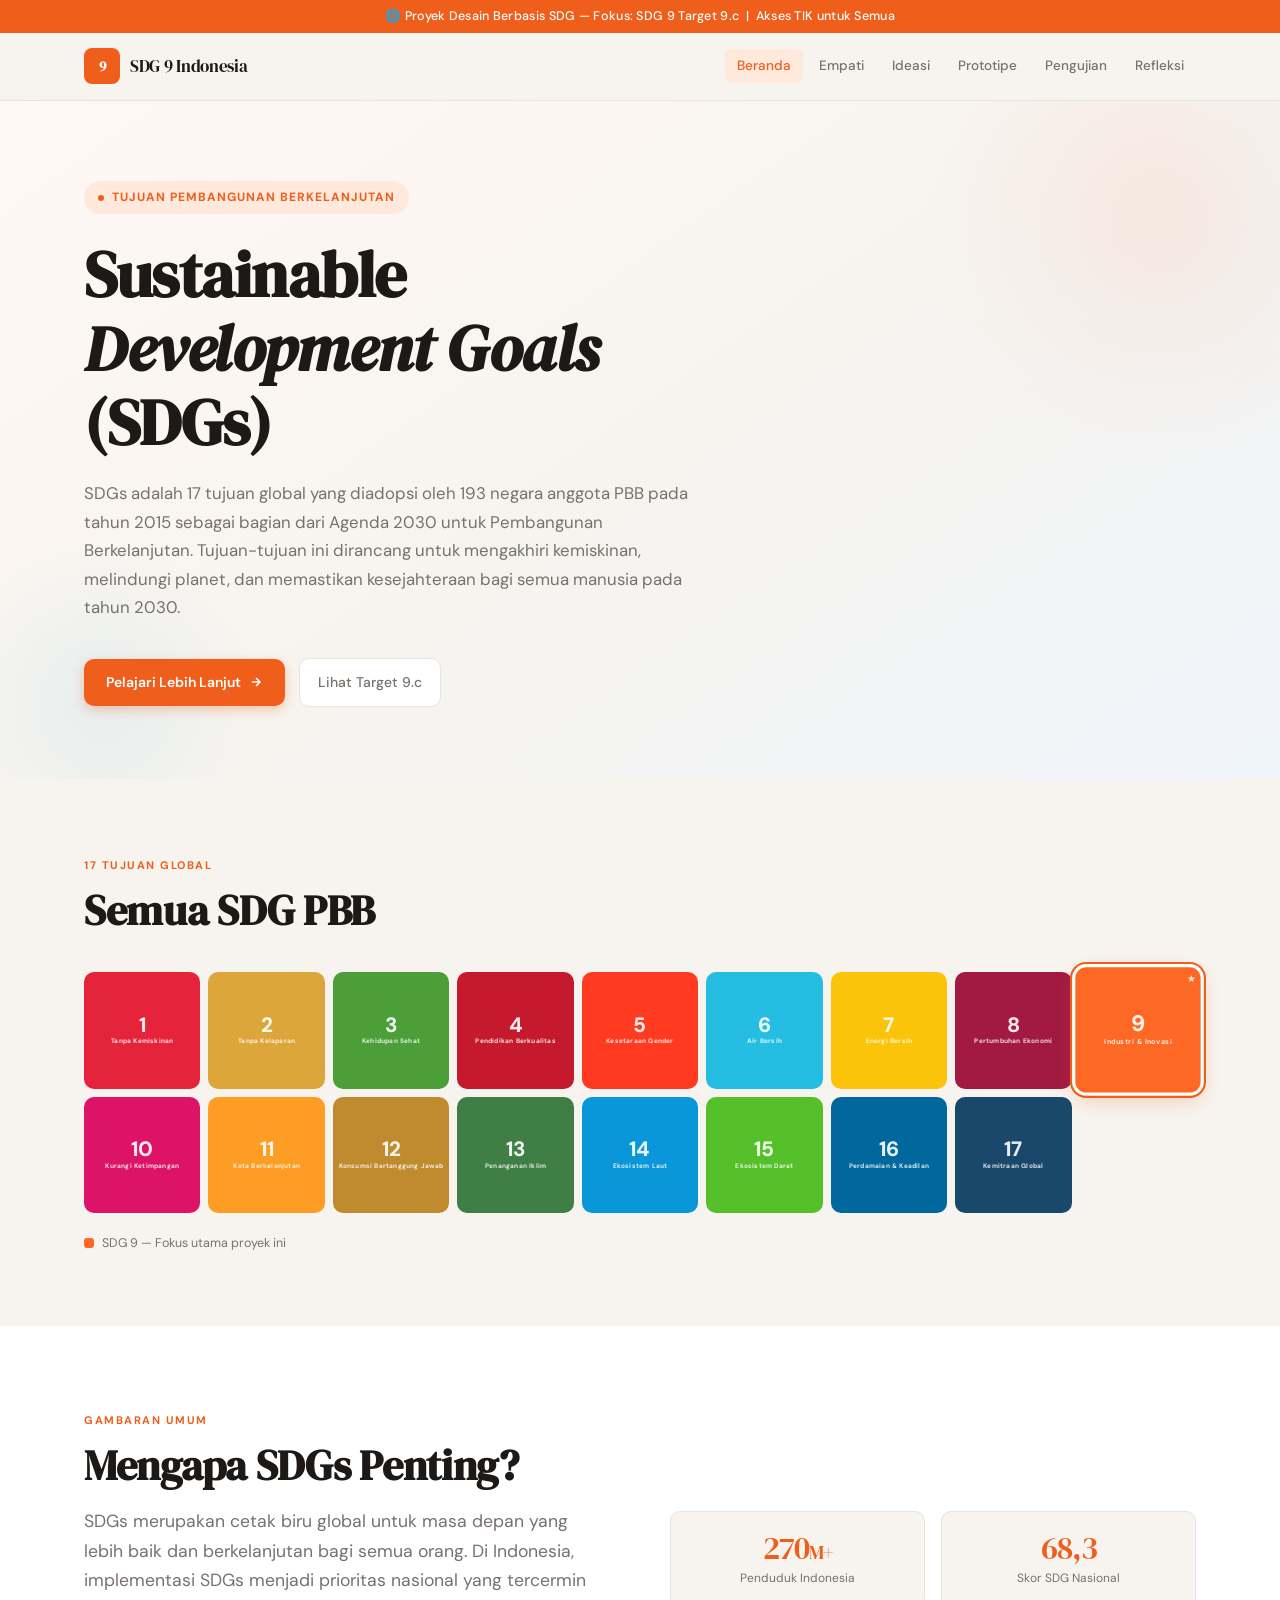
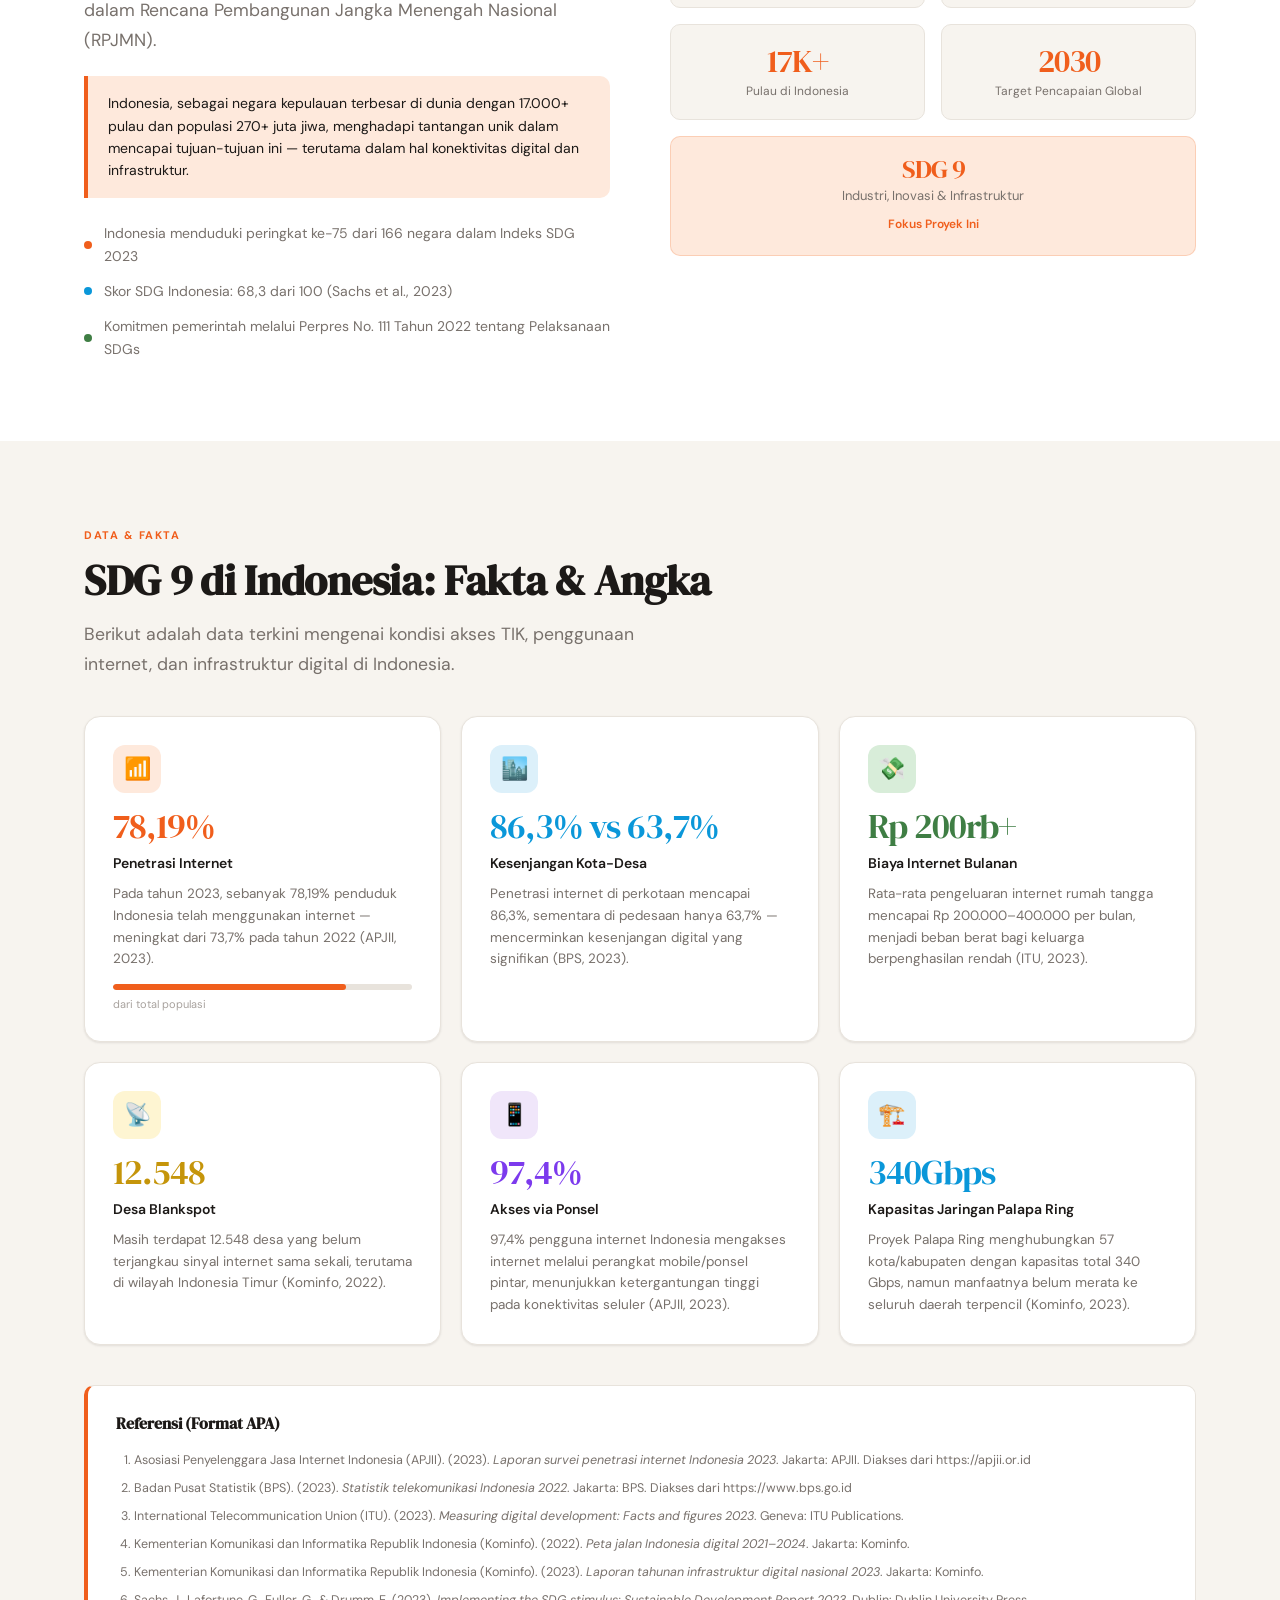
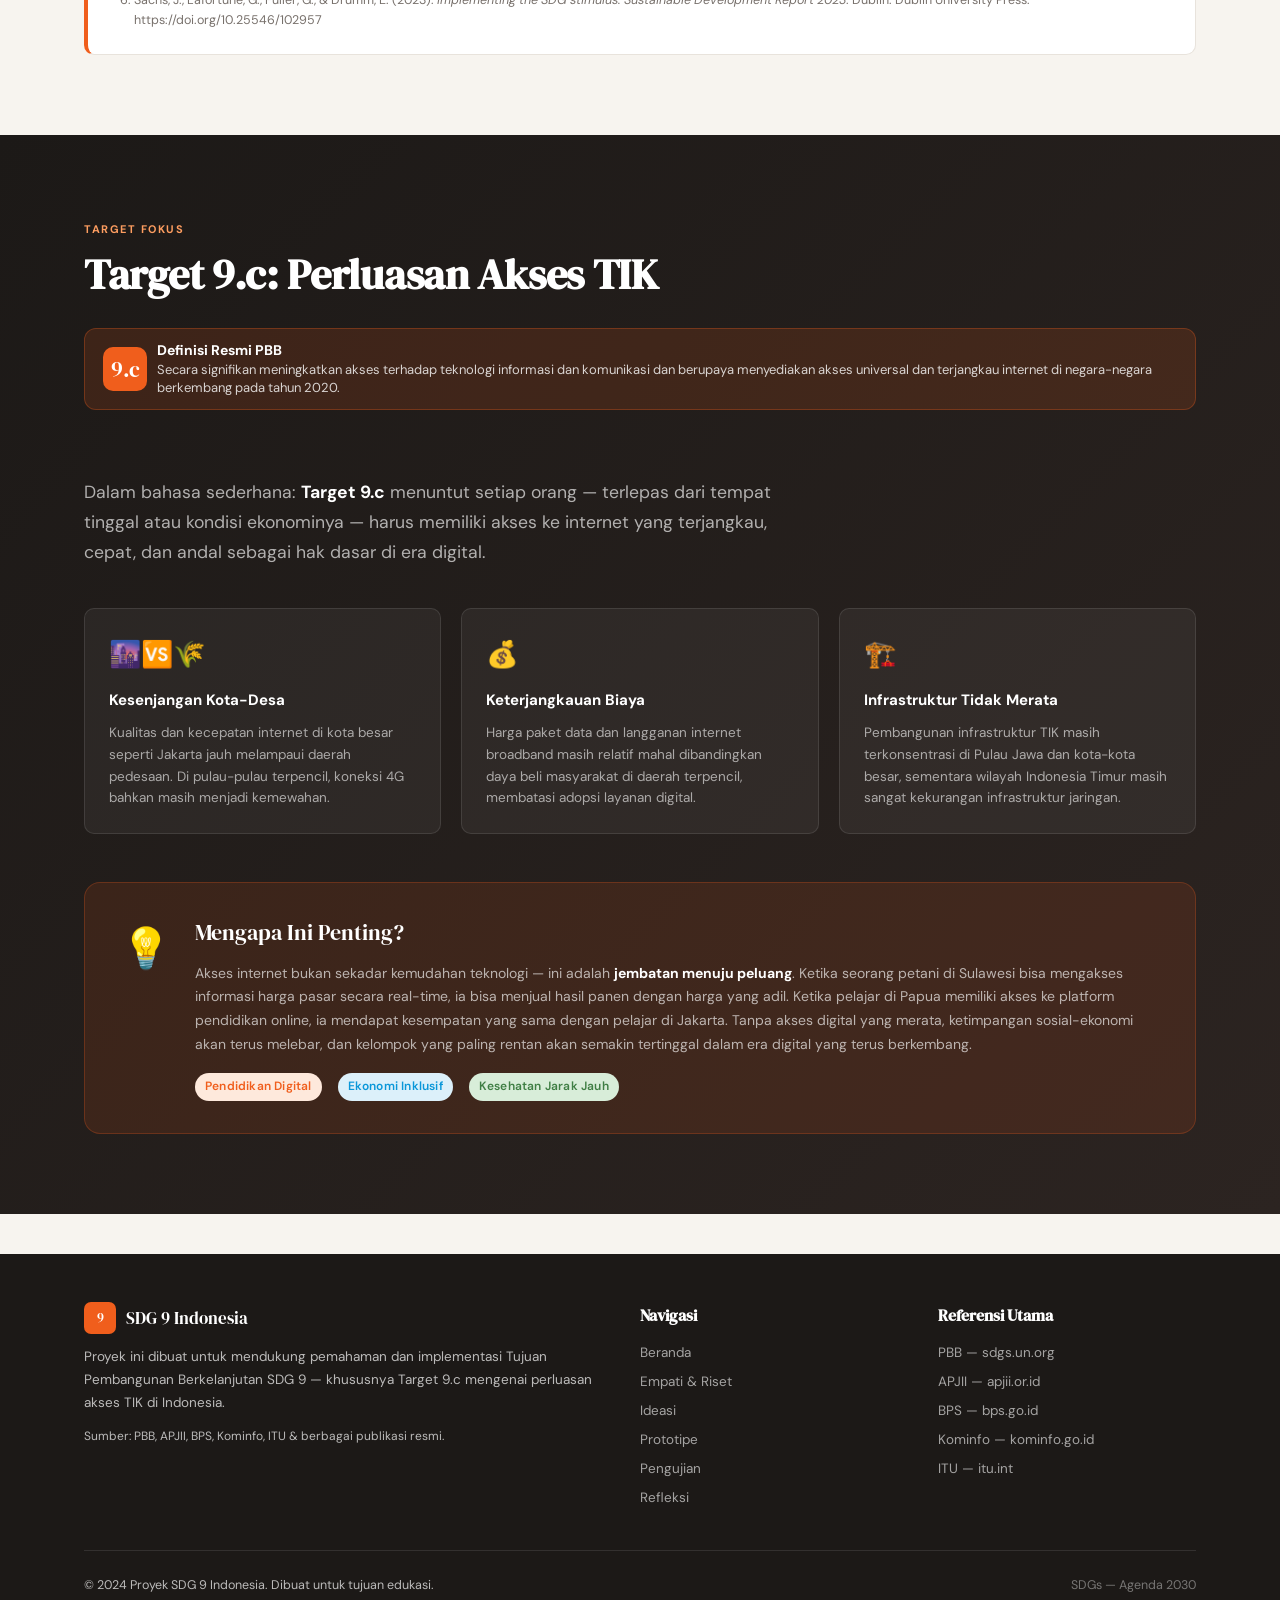
==== public/index.html @ 1f4a77fa "Add files via upload" ====
<!DOCTYPE html>
<html lang="id">
<head>
  <meta charset="UTF-8" />
  <meta name="viewport" content="width=device-width, initial-scale=1.0" />
  <title>SDG 9 — Industri, Inovasi & Infrastruktur</title>
  <meta name="description" content="Sustainable Development Goals SDG 9: Industri, Inovasi, dan Infrastruktur — Target 9.c: Perluasan Akses TIK di Indonesia" />
  <link rel="stylesheet" href="sdg.css" />
  <style>
    /* ---- Hero ---- */
    .hero {
      padding: 80px 0 72px;
      background: linear-gradient(145deg, #FFF8F4 0%, #F7F4EF 50%, #EFF4FA 100%);
      position: relative;
      overflow: hidden;
    }
    .hero::before {
      content: '';
      position: absolute;
      top: -120px; right: -120px;
      width: 480px; height: 480px;
      background: radial-gradient(circle, rgba(240,94,28,0.08) 0%, transparent 70%);
      pointer-events: none;
    }
    .hero::after {
      content: '';
      position: absolute;
      bottom: -80px; left: -60px;
      width: 320px; height: 320px;
      background: radial-gradient(circle, rgba(10,151,217,0.07) 0%, transparent 70%);
      pointer-events: none;
    }
    .hero-content { position: relative; z-index: 1; max-width: 780px; }
    .hero-badge {
      display: inline-flex;
      align-items: center;
      gap: 8px;
      background: var(--accent-soft);
      color: var(--accent);
      font-size: 12px;
      font-weight: 700;
      letter-spacing: 1px;
      text-transform: uppercase;
      padding: 7px 14px;
      border-radius: 20px;
      margin-bottom: 24px;
    }
    .hero-badge-dot {
      width: 6px; height: 6px;
      background: var(--accent);
      border-radius: 50%;
      animation: pulse 2s infinite;
    }
    @keyframes pulse {
      0%, 100% { opacity: 1; transform: scale(1); }
      50% { opacity: 0.5; transform: scale(0.8); }
    }
    .hero-sub {
      font-size: 1.05rem;
      color: var(--text-muted);
      line-height: 1.7;
      max-width: 620px;
      margin-top: 20px;
    }
    .hero-cta-row {
      display: flex;
      align-items: center;
      gap: 14px;
      margin-top: 36px;
      flex-wrap: wrap;
    }
    .btn-primary {
      display: inline-flex;
      align-items: center;
      gap: 8px;
      background: var(--accent);
      color: #fff;
      font-weight: 600;
      font-size: 14px;
      padding: 12px 22px;
      border-radius: var(--radius-sm);
      transition: background 0.18s, transform 0.15s, box-shadow 0.18s;
      box-shadow: 0 4px 12px rgba(240,94,28,0.3);
    }
    .btn-primary:hover {
      background: var(--accent-hover);
      transform: translateY(-1px);
      box-shadow: 0 6px 18px rgba(240,94,28,0.38);
    }
    .btn-ghost {
      display: inline-flex;
      align-items: center;
      gap: 8px;
      color: var(--text-muted);
      font-weight: 500;
      font-size: 14px;
      padding: 12px 18px;
      border-radius: var(--radius-sm);
      border: 1px solid var(--border);
      background: var(--bg-card);
      transition: border-color 0.18s, color 0.18s, background 0.18s;
    }
    .btn-ghost:hover { border-color: var(--accent); color: var(--accent); background: var(--accent-soft); }

    /* ---- SDG Grid ---- */
    .sdg-grid-section { padding: 72px 0; }
    .sdg-grid {
      display: grid;
      grid-template-columns: repeat(9, 1fr);
      gap: 8px;
      margin-top: 36px;
    }
    .sdg-cell {
      aspect-ratio: 1;
      border-radius: 10px;
      display: flex;
      flex-direction: column;
      align-items: center;
      justify-content: center;
      cursor: pointer;
      transition: transform 0.2s, box-shadow 0.2s;
      text-decoration: none;
      padding: 6px 4px;
      position: relative;
      overflow: hidden;
    }
    .sdg-cell:hover { transform: scale(1.07); box-shadow: 0 6px 20px rgba(0,0,0,0.18); z-index: 2; }
    .sdg-cell .sdg-num {
      font-size: 1.3rem;
      font-weight: 800;
      color: rgba(255,255,255,0.9);
      line-height: 1;
    }
    .sdg-cell .sdg-label {
      font-size: 6.5px;
      font-weight: 700;
      color: rgba(255,255,255,0.85);
      text-align: center;
      line-height: 1.2;
      margin-top: 3px;
      letter-spacing: 0.2px;
    }
    .sdg-cell.sdg-active { box-shadow: 0 0 0 3px #fff, 0 0 0 5px var(--accent), 0 6px 20px rgba(240,94,28,0.3); transform: scale(1.08); }
    .sdg-cell.sdg-active::after {
      content: '★';
      position: absolute;
      top: 4px; right: 5px;
      font-size: 9px;
      color: rgba(255,255,255,0.9);
    }
    /* SDG colors */
    .sdg1  { background: #E5243B; } .sdg2  { background: #DDA63A; }
    .sdg3  { background: #4C9F38; } .sdg4  { background: #C5192D; }
    .sdg5  { background: #FF3A21; } .sdg6  { background: #26BDE2; }
    .sdg7  { background: #FCC30B; } .sdg8  { background: #A21942; }
    .sdg9  { background: #FD6925; } .sdg10 { background: #DD1367; }
    .sdg11 { background: #FD9D24; } .sdg12 { background: #BF8B2E; }
    .sdg13 { background: #3F7E44; } .sdg14 { background: #0A97D9; }
    .sdg15 { background: #56C02B; } .sdg16 { background: #00689D; }
    .sdg17 { background: #19486A; }
    .sdg-legend {
      margin-top: 20px;
      display: flex;
      align-items: center;
      gap: 8px;
      font-size: 12.5px;
      color: var(--text-muted);
    }
    .sdg-legend-dot { width: 10px; height: 10px; border-radius: 3px; background: #FD6925; }

    /* ---- Overview ---- */
    .overview-section { background: var(--bg-card); }
    .overview-inner {
      display: grid;
      grid-template-columns: 1fr 1fr;
      gap: 60px;
      align-items: center;
    }
    .overview-visual {
      display: grid;
      grid-template-columns: 1fr 1fr;
      gap: 16px;
    }
    .overview-stat-card {
      background: var(--bg);
      border: 1px solid var(--border);
      border-radius: var(--radius-sm);
      padding: 20px;
      text-align: center;
    }
    .overview-stat-card .num {
      font-family: var(--font-display);
      font-size: 2rem;
      color: var(--accent);
      letter-spacing: -1px;
      line-height: 1;
    }
    .overview-stat-card .lbl {
      font-size: 12px;
      color: var(--text-muted);
      margin-top: 6px;
      line-height: 1.4;
    }
    .highlight-box {
      background: var(--accent-soft);
      border-left: 4px solid var(--accent);
      border-radius: 0 var(--radius-sm) var(--radius-sm) 0;
      padding: 16px 20px;
      margin-top: 20px;
      font-size: 14px;
      color: var(--text);
      line-height: 1.6;
    }

    /* ---- Facts ---- */
    .facts-section { background: var(--bg); }
    .facts-grid {
      display: grid;
      grid-template-columns: repeat(3, 1fr);
      gap: 20px;
      margin-top: 36px;
    }
    .fact-card {
      background: var(--bg-card);
      border: 1px solid var(--border);
      border-radius: var(--radius);
      padding: 28px;
      box-shadow: var(--shadow-sm);
      transition: box-shadow 0.22s, transform 0.22s;
    }
    .fact-card:hover { box-shadow: var(--shadow); transform: translateY(-3px); }
    .fact-card:nth-child(1) .fact-icon { background: var(--accent-soft); }
    .fact-card:nth-child(2) .fact-icon { background: var(--blue-soft); }
    .fact-card:nth-child(3) .fact-icon { background: var(--green-soft); }
    .fact-card:nth-child(4) .fact-icon { background: var(--yellow-soft); }
    .fact-card:nth-child(5) .fact-icon { background: #F0E6FA; }
    .fact-card:nth-child(6) .fact-icon { background: var(--blue-soft); }
    .fact-icon {
      width: 48px; height: 48px;
      border-radius: 12px;
      display: flex; align-items: center; justify-content: center;
      font-size: 22px;
      margin-bottom: 16px;
    }
    .fact-num {
      font-family: var(--font-display);
      font-size: 2.2rem;
      letter-spacing: -1px;
      line-height: 1;
      margin-bottom: 8px;
    }
    .fact-title {
      font-size: 14px;
      font-weight: 600;
      color: var(--text);
      margin-bottom: 8px;
    }
    .fact-desc { font-size: 13.5px; color: var(--text-muted); line-height: 1.6; }

    /* ---- Target ---- */
    .target-section { background: linear-gradient(135deg, #1C1917 0%, #2C2421 100%); color: #fff; }
    .target-section .section-label { color: #FD9D60; }
    .target-section .section-title { color: #fff; }
    .target-section .lead { color: rgba(255,255,255,0.65); }
    .target-badge {
      display: inline-flex;
      align-items: center;
      gap: 10px;
      background: rgba(240,94,28,0.15);
      border: 1px solid rgba(240,94,28,0.3);
      border-radius: 12px;
      padding: 12px 18px;
      margin-bottom: 32px;
    }
    .target-badge-num {
      background: var(--accent);
      color: #fff;
      font-family: var(--font-display);
      font-size: 22px;
      width: 44px; height: 44px;
      border-radius: 10px;
      display: flex; align-items: center; justify-content: center;
      flex-shrink: 0;
    }
    .target-badge-text { font-size: 13px; color: rgba(255,255,255,0.8); line-height: 1.4; }
    .target-badge-text strong { color: #fff; display: block; font-size: 14px; }
    .challenge-grid {
      display: grid;
      grid-template-columns: repeat(3, 1fr);
      gap: 20px;
      margin-top: 40px;
    }
    .challenge-card {
      background: rgba(255,255,255,0.05);
      border: 1px solid rgba(255,255,255,0.1);
      border-radius: var(--radius-sm);
      padding: 24px;
      transition: background 0.2s;
    }
    .challenge-card:hover { background: rgba(255,255,255,0.08); }
    .challenge-card h4 { color: #fff; font-size: 15px; margin-bottom: 10px; margin-top: 12px; }
    .challenge-card p { font-size: 13.5px; color: rgba(255,255,255,0.6); line-height: 1.6; }
    .challenge-icon { font-size: 26px; }
    .why-box {
      background: rgba(240,94,28,0.12);
      border: 1px solid rgba(240,94,28,0.25);
      border-radius: var(--radius);
      padding: 32px 36px;
      margin-top: 48px;
      display: grid;
      grid-template-columns: auto 1fr;
      gap: 24px;
      align-items: start;
    }
    .why-icon-big { font-size: 40px; }
    .why-title { font-family: var(--font-display); font-size: 1.4rem; color: #fff; margin-bottom: 10px; }
    .why-text { font-size: 14px; color: rgba(255,255,255,0.65); line-height: 1.7; }

    /* ---- Responsive overrides ---- */
    @media (max-width: 900px) {
      .sdg-grid { grid-template-columns: repeat(5, 1fr); }
      .facts-grid { grid-template-columns: repeat(2, 1fr); }
      .challenge-grid { grid-template-columns: 1fr; }
      .overview-inner { grid-template-columns: 1fr; }
      .why-box { grid-template-columns: 1fr; }
    }
    @media (max-width: 600px) {
      .sdg-grid { grid-template-columns: repeat(4, 1fr); gap: 6px; }
      .facts-grid { grid-template-columns: 1fr; }
    }
  </style>
</head>
<body>

<!-- Announcement strip -->
<div class="hero-strip">
  🌐 Proyek Desain Berbasis SDG — Fokus: SDG 9 Target 9.c &nbsp;|&nbsp; Akses TIK untuk Semua
</div>

<!-- Navbar -->
<nav class="navbar">
  <div class="navbar-inner">
    <a class="navbar-brand" href="index.html">
      <div class="navbar-logo">9</div>
      <span class="navbar-site-name">SDG 9 Indonesia</span>
    </a>
    <div class="navbar-nav">
      <a href="index.html" class="active">Beranda</a>
      <a href="empathy.html">Empati</a>
      <a href="ideation.html">Ideasi</a>
      <a href="prototype.html">Prototipe</a>
      <a href="testing.html">Pengujian</a>
      <a href="reflection.html">Refleksi</a>
    </div>
    <button class="nav-toggle" onclick="toggleMenu()" aria-label="Menu">
      <span></span><span></span><span></span>
    </button>
  </div>
</nav>
<div class="mobile-menu" id="mobileMenu">
  <a href="index.html" class="active">Beranda</a>
  <a href="empathy.html">Empati & Riset</a>
  <a href="ideation.html">Ideasi</a>
  <a href="prototype.html">Prototipe</a>
  <a href="testing.html">Pengujian</a>
  <a href="reflection.html">Refleksi</a>
</div>

<!-- ==================== HERO ==================== -->
<section class="hero">
  <div class="container">
    <div class="hero-content">
      <div class="hero-badge">
        <span class="hero-badge-dot"></span>
        Tujuan Pembangunan Berkelanjutan
      </div>
      <h1 class="display-title">Sustainable<br /><em>Development Goals</em><br />(SDGs)</h1>
      <p class="hero-sub">
        SDGs adalah 17 tujuan global yang diadopsi oleh 193 negara anggota PBB pada tahun 2015 sebagai bagian dari Agenda 2030 untuk Pembangunan Berkelanjutan. Tujuan-tujuan ini dirancang untuk mengakhiri kemiskinan, melindungi planet, dan memastikan kesejahteraan bagi semua manusia pada tahun 2030.
      </p>
      <div class="hero-cta-row">
        <a href="#overview" class="btn-primary">
          Pelajari Lebih Lanjut
          <svg width="14" height="14" viewBox="0 0 24 24" fill="none" stroke="currentColor" stroke-width="2.5"><path d="M5 12h14M12 5l7 7-7 7"/></svg>
        </a>
        <a href="#target" class="btn-ghost">Lihat Target 9.c</a>
      </div>
    </div>
  </div>
</section>

<!-- ==================== SDG GRID ==================== -->
<section class="sdg-grid-section">
  <div class="container">
    <span class="section-label">17 Tujuan Global</span>
    <h2 class="section-title">Semua SDG PBB</h2>
    <div class="sdg-grid">
      <a class="sdg-cell sdg1" title="Tanpa Kemiskinan"><span class="sdg-num">1</span><span class="sdg-label">Tanpa Kemiskinan</span></a>
      <a class="sdg-cell sdg2" title="Tanpa Kelaparan"><span class="sdg-num">2</span><span class="sdg-label">Tanpa Kelaparan</span></a>
      <a class="sdg-cell sdg3" title="Kehidupan Sehat"><span class="sdg-num">3</span><span class="sdg-label">Kehidupan Sehat</span></a>
      <a class="sdg-cell sdg4" title="Pendidikan Berkualitas"><span class="sdg-num">4</span><span class="sdg-label">Pendidikan Berkualitas</span></a>
      <a class="sdg-cell sdg5" title="Kesetaraan Gender"><span class="sdg-num">5</span><span class="sdg-label">Kesetaraan Gender</span></a>
      <a class="sdg-cell sdg6" title="Air Bersih"><span class="sdg-num">6</span><span class="sdg-label">Air Bersih</span></a>
      <a class="sdg-cell sdg7" title="Energi Bersih"><span class="sdg-num">7</span><span class="sdg-label">Energi Bersih</span></a>
      <a class="sdg-cell sdg8" title="Pertumbuhan Ekonomi"><span class="sdg-num">8</span><span class="sdg-label">Pertumbuhan Ekonomi</span></a>
      <a class="sdg-cell sdg9 sdg-active" title="SDG 9 – Fokus Kami" href="#target"><span class="sdg-num">9</span><span class="sdg-label">Industri & Inovasi</span></a>
      <a class="sdg-cell sdg10" title="Berkurangnya Ketimpangan"><span class="sdg-num">10</span><span class="sdg-label">Kurangi Ketimpangan</span></a>
      <a class="sdg-cell sdg11" title="Kota Berkelanjutan"><span class="sdg-num">11</span><span class="sdg-label">Kota Berkelanjutan</span></a>
      <a class="sdg-cell sdg12" title="Konsumsi Bertanggung Jawab"><span class="sdg-num">12</span><span class="sdg-label">Konsumsi Bertanggung Jawab</span></a>
      <a class="sdg-cell sdg13" title="Penanganan Iklim"><span class="sdg-num">13</span><span class="sdg-label">Penanganan Iklim</span></a>
      <a class="sdg-cell sdg14" title="Ekosistem Laut"><span class="sdg-num">14</span><span class="sdg-label">Ekosistem Laut</span></a>
      <a class="sdg-cell sdg15" title="Ekosistem Darat"><span class="sdg-num">15</span><span class="sdg-label">Ekosistem Darat</span></a>
      <a class="sdg-cell sdg16" title="Perdamaian & Keadilan"><span class="sdg-num">16</span><span class="sdg-label">Perdamaian & Keadilan</span></a>
      <a class="sdg-cell sdg17" title="Kemitraan Global"><span class="sdg-num">17</span><span class="sdg-label">Kemitraan Global</span></a>
    </div>
    <div class="sdg-legend">
      <span class="sdg-legend-dot"></span>
      SDG 9 — Fokus utama proyek ini
    </div>
  </div>
</section>

<!-- ==================== OVERVIEW ==================== -->
<section class="section overview-section" id="overview">
  <div class="container">
    <div class="overview-inner">
      <div>
        <span class="section-label">Gambaran Umum</span>
        <h2 class="section-title">Mengapa SDGs Penting?</h2>
        <p class="lead" style="margin-top:16px;">
          SDGs merupakan cetak biru global untuk masa depan yang lebih baik dan berkelanjutan bagi semua orang. Di Indonesia, implementasi SDGs menjadi prioritas nasional yang tercermin dalam Rencana Pembangunan Jangka Menengah Nasional (RPJMN).
        </p>
        <div class="highlight-box" style="margin-top:20px;">
          Indonesia, sebagai negara kepulauan terbesar di dunia dengan 17.000+ pulau dan populasi 270+ juta jiwa, menghadapi tantangan unik dalam mencapai tujuan-tujuan ini — terutama dalam hal konektivitas digital dan infrastruktur.
        </div>
        <div style="margin-top:24px; display:flex; flex-direction:column; gap:12px;">
          <div style="display:flex; align-items:center; gap:12px;">
            <div style="width:8px; height:8px; background:var(--accent); border-radius:50%; flex-shrink:0;"></div>
            <span style="font-size:14px; color:var(--text-muted);">Indonesia menduduki peringkat ke-75 dari 166 negara dalam Indeks SDG 2023</span>
          </div>
          <div style="display:flex; align-items:center; gap:12px;">
            <div style="width:8px; height:8px; background:var(--blue); border-radius:50%; flex-shrink:0;"></div>
            <span style="font-size:14px; color:var(--text-muted);">Skor SDG Indonesia: 68,3 dari 100 (Sachs et al., 2023)</span>
          </div>
          <div style="display:flex; align-items:center; gap:12px;">
            <div style="width:8px; height:8px; background:var(--green); border-radius:50%; flex-shrink:0;"></div>
            <span style="font-size:14px; color:var(--text-muted);">Komitmen pemerintah melalui Perpres No. 111 Tahun 2022 tentang Pelaksanaan SDGs</span>
          </div>
        </div>
      </div>
      <div class="overview-visual">
        <div class="overview-stat-card">
          <div class="num">270<span style="font-size:1.2rem;">M+</span></div>
          <div class="lbl">Penduduk Indonesia</div>
        </div>
        <div class="overview-stat-card">
          <div class="num">68,3</div>
          <div class="lbl">Skor SDG Nasional</div>
        </div>
        <div class="overview-stat-card">
          <div class="num">17K+</div>
          <div class="lbl">Pulau di Indonesia</div>
        </div>
        <div class="overview-stat-card">
          <div class="num">2030</div>
          <div class="lbl">Target Pencapaian Global</div>
        </div>
        <div class="overview-stat-card" style="grid-column:span 2; background:var(--accent-soft); border-color:rgba(240,94,28,0.2);">
          <div class="num" style="font-size:1.6rem;">SDG 9</div>
          <div class="lbl" style="font-size:13px; margin-top:4px;">Industri, Inovasi &amp; Infrastruktur</div>
          <div style="margin-top:10px; font-size:12px; color:var(--accent); font-weight:600;">Fokus Proyek Ini</div>
        </div>
      </div>
    </div>
  </div>
</section>

<!-- ==================== FACTS & FIGURES ==================== -->
<section class="section facts-section" id="facts">
  <div class="container">
    <span class="section-label">Data & Fakta</span>
    <h2 class="section-title">SDG 9 di Indonesia: Fakta &amp; Angka</h2>
    <p class="lead" style="margin-top:14px; max-width:580px;">
      Berikut adalah data terkini mengenai kondisi akses TIK, penggunaan internet, dan infrastruktur digital di Indonesia.
    </p>

    <div class="facts-grid">
      <!-- Fact 1 -->
      <div class="fact-card">
        <div class="fact-icon">📶</div>
        <div class="fact-num" style="color:var(--accent);">78,19%</div>
        <div class="fact-title">Penetrasi Internet</div>
        <div class="fact-desc">Pada tahun 2023, sebanyak 78,19% penduduk Indonesia telah menggunakan internet — meningkat dari 73,7% pada tahun 2022 (APJII, 2023).</div>
        <div class="progress-bar" style="margin-top:14px;">
          <div class="progress-fill" style="width:78%;"></div>
        </div>
        <div style="font-size:11px; color:var(--text-light); margin-top:5px;">dari total populasi</div>
      </div>

      <!-- Fact 2 -->
      <div class="fact-card">
        <div class="fact-icon" style="background:var(--blue-soft);">🏙️</div>
        <div class="fact-num" style="color:var(--blue);">86,3% vs 63,7%</div>
        <div class="fact-title">Kesenjangan Kota-Desa</div>
        <div class="fact-desc">Penetrasi internet di perkotaan mencapai 86,3%, sementara di pedesaan hanya 63,7% — mencerminkan kesenjangan digital yang signifikan (BPS, 2023).</div>
      </div>

      <!-- Fact 3 -->
      <div class="fact-card">
        <div class="fact-icon" style="background:var(--green-soft);">💸</div>
        <div class="fact-num" style="color:var(--green);">Rp 200rb+</div>
        <div class="fact-title">Biaya Internet Bulanan</div>
        <div class="fact-desc">Rata-rata pengeluaran internet rumah tangga mencapai Rp 200.000–400.000 per bulan, menjadi beban berat bagi keluarga berpenghasilan rendah (ITU, 2023).</div>
      </div>

      <!-- Fact 4 -->
      <div class="fact-card">
        <div class="fact-icon" style="background:var(--yellow-soft);">📡</div>
        <div class="fact-num" style="color:#C5950A;">12.548</div>
        <div class="fact-title">Desa Blankspot</div>
        <div class="fact-desc">Masih terdapat 12.548 desa yang belum terjangkau sinyal internet sama sekali, terutama di wilayah Indonesia Timur (Kominfo, 2022).</div>
      </div>

      <!-- Fact 5 -->
      <div class="fact-card">
        <div class="fact-icon" style="background:#F0E6FA;">📱</div>
        <div class="fact-num" style="color:#7C3AED;">97,4%</div>
        <div class="fact-title">Akses via Ponsel</div>
        <div class="fact-desc">97,4% pengguna internet Indonesia mengakses internet melalui perangkat mobile/ponsel pintar, menunjukkan ketergantungan tinggi pada konektivitas seluler (APJII, 2023).</div>
      </div>

      <!-- Fact 6 -->
      <div class="fact-card">
        <div class="fact-icon" style="background:var(--blue-soft);">🏗️</div>
        <div class="fact-num" style="color:var(--blue);">340Gbps</div>
        <div class="fact-title">Kapasitas Jaringan Palapa Ring</div>
        <div class="fact-desc">Proyek Palapa Ring menghubungkan 57 kota/kabupaten dengan kapasitas total 340 Gbps, namun manfaatnya belum merata ke seluruh daerah terpencil (Kominfo, 2023).</div>
      </div>
    </div>

    <!-- References -->
    <div class="references">
      <h4>Referensi (Format APA)</h4>
      <ol>
        <li>Asosiasi Penyelenggara Jasa Internet Indonesia (APJII). (2023). <em>Laporan survei penetrasi internet Indonesia 2023</em>. Jakarta: APJII. Diakses dari https://apjii.or.id</li>
        <li>Badan Pusat Statistik (BPS). (2023). <em>Statistik telekomunikasi Indonesia 2022</em>. Jakarta: BPS. Diakses dari https://www.bps.go.id</li>
        <li>International Telecommunication Union (ITU). (2023). <em>Measuring digital development: Facts and figures 2023</em>. Geneva: ITU Publications.</li>
        <li>Kementerian Komunikasi dan Informatika Republik Indonesia (Kominfo). (2022). <em>Peta jalan Indonesia digital 2021–2024</em>. Jakarta: Kominfo.</li>
        <li>Kementerian Komunikasi dan Informatika Republik Indonesia (Kominfo). (2023). <em>Laporan tahunan infrastruktur digital nasional 2023</em>. Jakarta: Kominfo.</li>
        <li>Sachs, J., Lafortune, G., Fuller, G., &amp; Drumm, E. (2023). <em>Implementing the SDG stimulus: Sustainable Development Report 2023</em>. Dublin: Dublin University Press. https://doi.org/10.25546/102957</li>
      </ol>
    </div>
  </div>
</section>

<!-- ==================== TARGET 9.C ==================== -->
<section class="section target-section" id="target">
  <div class="container">
    <span class="section-label">Target Fokus</span>
    <h2 class="section-title">Target 9.c: Perluasan Akses TIK</h2>

    <div style="margin-top:28px; margin-bottom:36px;">
      <div class="target-badge">
        <div class="target-badge-num">9.c</div>
        <div class="target-badge-text">
          <strong>Definisi Resmi PBB</strong>
          Secara signifikan meningkatkan akses terhadap teknologi informasi dan komunikasi dan berupaya menyediakan akses universal dan terjangkau internet di negara-negara berkembang pada tahun 2020.
        </div>
      </div>
    </div>

    <p class="lead" style="max-width:700px;">
      Dalam bahasa sederhana: <strong style="color:#fff;">Target 9.c</strong> menuntut setiap orang — terlepas dari tempat tinggal atau kondisi ekonominya — harus memiliki akses ke internet yang terjangkau, cepat, dan andal sebagai hak dasar di era digital.
    </p>

    <div class="challenge-grid">
      <div class="challenge-card">
        <div class="challenge-icon">🌆🆚🌾</div>
        <h4>Kesenjangan Kota-Desa</h4>
        <p>Kualitas dan kecepatan internet di kota besar seperti Jakarta jauh melampaui daerah pedesaan. Di pulau-pulau terpencil, koneksi 4G bahkan masih menjadi kemewahan.</p>
      </div>
      <div class="challenge-card">
        <div class="challenge-icon">💰</div>
        <h4>Keterjangkauan Biaya</h4>
        <p>Harga paket data dan langganan internet broadband masih relatif mahal dibandingkan daya beli masyarakat di daerah terpencil, membatasi adopsi layanan digital.</p>
      </div>
      <div class="challenge-card">
        <div class="challenge-icon">🏗️</div>
        <h4>Infrastruktur Tidak Merata</h4>
        <p>Pembangunan infrastruktur TIK masih terkonsentrasi di Pulau Jawa dan kota-kota besar, sementara wilayah Indonesia Timur masih sangat kekurangan infrastruktur jaringan.</p>
      </div>
    </div>

    <!-- Why this matters -->
    <div class="why-box">
      <div class="why-icon-big">💡</div>
      <div>
        <div class="why-title">Mengapa Ini Penting?</div>
        <p class="why-text">
          Akses internet bukan sekadar kemudahan teknologi — ini adalah <strong style="color:#fff;">jembatan menuju peluang</strong>. Ketika seorang petani di Sulawesi bisa mengakses informasi harga pasar secara real-time, ia bisa menjual hasil panen dengan harga yang adil. Ketika pelajar di Papua memiliki akses ke platform pendidikan online, ia mendapat kesempatan yang sama dengan pelajar di Jakarta. Tanpa akses digital yang merata, ketimpangan sosial-ekonomi akan terus melebar, dan kelompok yang paling rentan akan semakin tertinggal dalam era digital yang terus berkembang.
        </p>
        <div style="margin-top:16px; display:flex; gap:16px; flex-wrap:wrap;">
          <span class="badge badge-orange">Pendidikan Digital</span>
          <span class="badge badge-blue">Ekonomi Inklusif</span>
          <span class="badge badge-green">Kesehatan Jarak Jauh</span>
        </div>
      </div>
    </div>
  </div>
</section>

<!-- ==================== FOOTER ==================== -->
<footer class="footer">
  <div class="container">
    <div class="footer-grid">
      <div>
        <div class="footer-logo-row">
          <div class="footer-logo-box">9</div>
          <span style="color:#fff; font-family:var(--font-display); font-size:17px;">SDG 9 Indonesia</span>
        </div>
        <p>Proyek ini dibuat untuk mendukung pemahaman dan implementasi Tujuan Pembangunan Berkelanjutan SDG 9 — khususnya Target 9.c mengenai perluasan akses TIK di Indonesia.</p>
        <p style="margin-top:12px; font-size:12px;">Sumber: PBB, APJII, BPS, Kominfo, ITU &amp; berbagai publikasi resmi.</p>
      </div>
      <div>
        <h4>Navigasi</h4>
        <ul>
          <li><a href="index.html">Beranda</a></li>
          <li><a href="empathy.html">Empati &amp; Riset</a></li>
          <li><a href="ideation.html">Ideasi</a></li>
          <li><a href="prototype.html">Prototipe</a></li>
          <li><a href="testing.html">Pengujian</a></li>
          <li><a href="reflection.html">Refleksi</a></li>
        </ul>
      </div>
      <div>
        <h4>Referensi Utama</h4>
        <ul>
          <li><a href="#">PBB — sdgs.un.org</a></li>
          <li><a href="#">APJII — apjii.or.id</a></li>
          <li><a href="#">BPS — bps.go.id</a></li>
          <li><a href="#">Kominfo — kominfo.go.id</a></li>
          <li><a href="#">ITU — itu.int</a></li>
        </ul>
      </div>
    </div>
    <div class="footer-bottom">
      <span>© 2024 Proyek SDG 9 Indonesia. Dibuat untuk tujuan edukasi.</span>
      <span style="color:rgba(255,255,255,0.4);">SDGs — Agenda 2030</span>
    </div>
  </div>
</footer>

<script>
  function toggleMenu() {
    const m = document.getElementById('mobileMenu');
    m.classList.toggle('open');
  }
  // Animate progress bars on scroll
  const observer = new IntersectionObserver((entries) => {
    entries.forEach(e => {
      if (e.isIntersecting) {
        e.target.style.width = e.target.dataset.width;
        observer.unobserve(e.target);
      }
    });
  }, { threshold: 0.4 });
  document.querySelectorAll('.progress-fill').forEach(el => {
    const w = el.style.width;
    el.dataset.width = w;
    el.style.width = '0';
    observer.observe(el);
  });
</script>
</body>
</html>
---- public/sdg.css ----
/* ===================================================
   SDG 9 Website — Shared Stylesheet
   Language: Bahasa Indonesia
   Design: Editorial Minimalist, Warm Palette
   =================================================== */

@import url('https://fonts.googleapis.com/css2?family=DM+Serif+Display:ital@0;1&family=DM+Sans:ital,opsz,wght@0,9..40,300;0,9..40,400;0,9..40,500;0,9..40,600;0,9..40,700;1,9..40,400&display=swap');

/* ---- CSS Variables ---- */
:root {
  --bg: #F7F4EF;
  --bg-card: #FFFFFF;
  --text: #1C1917;
  --text-muted: #78716C;
  --text-light: #A8A29E;
  --accent: #F05E1C;
  --accent-hover: #D94E0E;
  --accent-soft: #FEE9DC;
  --blue: #0A97D9;
  --blue-soft: #DCF0FA;
  --green: #3F7E44;
  --green-soft: #D8EDD9;
  --yellow: #FCC30B;
  --yellow-soft: #FEF5D2;
  --border: #E8E3DC;
  --shadow-sm: 0 1px 3px rgba(28,25,23,0.06), 0 1px 2px rgba(28,25,23,0.04);
  --shadow: 0 4px 16px rgba(28,25,23,0.08), 0 2px 6px rgba(28,25,23,0.04);
  --shadow-lg: 0 12px 40px rgba(28,25,23,0.12), 0 4px 12px rgba(28,25,23,0.06);
  --radius: 16px;
  --radius-sm: 10px;
  --radius-xs: 6px;
  --font-display: 'DM Serif Display', Georgia, serif;
  --font-body: 'DM Sans', system-ui, sans-serif;
  --max-w: 1160px;
  --nav-h: 68px;
}

/* ---- Reset ---- */
*, *::before, *::after { box-sizing: border-box; margin: 0; padding: 0; }
html { scroll-behavior: smooth; font-size: 16px; }
body {
  font-family: var(--font-body);
  background: var(--bg);
  color: var(--text);
  line-height: 1.65;
  -webkit-font-smoothing: antialiased;
}
img { max-width: 100%; display: block; }
a { color: inherit; text-decoration: none; }
ul { list-style: none; }

/* ---- Navigation ---- */
.navbar {
  position: sticky;
  top: 0;
  z-index: 100;
  height: var(--nav-h);
  background: rgba(247, 244, 239, 0.92);
  backdrop-filter: blur(12px);
  -webkit-backdrop-filter: blur(12px);
  border-bottom: 1px solid var(--border);
  display: flex;
  align-items: center;
}
.navbar-inner {
  max-width: var(--max-w);
  margin: 0 auto;
  padding: 0 24px;
  width: 100%;
  display: flex;
  align-items: center;
  justify-content: space-between;
  gap: 16px;
}
.navbar-brand {
  display: flex;
  align-items: center;
  gap: 10px;
  flex-shrink: 0;
}
.navbar-logo {
  width: 36px;
  height: 36px;
  background: var(--accent);
  border-radius: 8px;
  display: flex;
  align-items: center;
  justify-content: center;
  color: #fff;
  font-family: var(--font-display);
  font-size: 14px;
  font-weight: 700;
  letter-spacing: -0.5px;
}
.navbar-site-name {
  font-family: var(--font-display);
  font-size: 17px;
  color: var(--text);
  letter-spacing: -0.3px;
}
.navbar-nav {
  display: flex;
  align-items: center;
  gap: 4px;
}
.navbar-nav a {
  font-size: 13.5px;
  font-weight: 500;
  color: var(--text-muted);
  padding: 6px 12px;
  border-radius: var(--radius-xs);
  transition: color 0.18s, background 0.18s;
  white-space: nowrap;
}
.navbar-nav a:hover { color: var(--text); background: rgba(28,25,23,0.05); }
.navbar-nav a.active { color: var(--accent); background: var(--accent-soft); }

/* Hamburger */
.nav-toggle {
  display: none;
  background: none;
  border: 1px solid var(--border);
  border-radius: var(--radius-xs);
  padding: 8px 10px;
  cursor: pointer;
  flex-direction: column;
  gap: 4px;
  flex-shrink: 0;
}
.nav-toggle span {
  display: block;
  width: 18px;
  height: 2px;
  background: var(--text);
  border-radius: 2px;
  transition: transform 0.2s;
}
.mobile-menu {
  display: none;
  flex-direction: column;
  padding: 12px 16px 16px;
  border-bottom: 1px solid var(--border);
  background: var(--bg);
  gap: 2px;
}
.mobile-menu.open { display: flex; }
.mobile-menu a {
  font-size: 14px;
  font-weight: 500;
  color: var(--text-muted);
  padding: 10px 12px;
  border-radius: var(--radius-xs);
  transition: color 0.15s, background 0.15s;
}
.mobile-menu a:hover, .mobile-menu a.active { color: var(--accent); background: var(--accent-soft); }

/* ---- Layout ---- */
.container {
  max-width: var(--max-w);
  margin: 0 auto;
  padding: 0 24px;
}
.section { padding: 80px 0; }
.section-sm { padding: 56px 0; }

/* ---- Typography ---- */
.display-title {
  font-family: var(--font-display);
  font-size: clamp(2.4rem, 5vw, 4rem);
  line-height: 1.15;
  letter-spacing: -0.5px;
  color: var(--text);
}
.section-title {
  font-family: var(--font-display);
  font-size: clamp(1.8rem, 3.5vw, 2.6rem);
  line-height: 1.2;
  letter-spacing: -0.3px;
}
.section-label {
  display: inline-block;
  font-size: 11px;
  font-weight: 700;
  letter-spacing: 1.5px;
  text-transform: uppercase;
  color: var(--accent);
  margin-bottom: 12px;
}
.lead {
  font-size: 1.1rem;
  line-height: 1.7;
  color: var(--text-muted);
  max-width: 640px;
}
.body-text { font-size: 0.95rem; line-height: 1.7; color: var(--text-muted); }

/* ---- Cards ---- */
.card {
  background: var(--bg-card);
  border: 1px solid var(--border);
  border-radius: var(--radius);
  padding: 28px;
  box-shadow: var(--shadow-sm);
  transition: box-shadow 0.22s, transform 0.22s;
}
.card:hover {
  box-shadow: var(--shadow);
  transform: translateY(-2px);
}
.card-sm {
  background: var(--bg-card);
  border: 1px solid var(--border);
  border-radius: var(--radius-sm);
  padding: 20px;
  box-shadow: var(--shadow-sm);
  transition: box-shadow 0.2s, transform 0.2s;
}
.card-sm:hover { box-shadow: var(--shadow); transform: translateY(-2px); }

/* ---- Icon Box ---- */
.icon-box {
  width: 48px;
  height: 48px;
  border-radius: 12px;
  display: flex;
  align-items: center;
  justify-content: center;
  font-size: 22px;
  flex-shrink: 0;
}
.icon-box-lg {
  width: 64px;
  height: 64px;
  border-radius: 16px;
  display: flex;
  align-items: center;
  justify-content: center;
  font-size: 28px;
  flex-shrink: 0;
}
.icon-orange { background: var(--accent-soft); }
.icon-blue { background: var(--blue-soft); }
.icon-green { background: var(--green-soft); }
.icon-yellow { background: var(--yellow-soft); }

/* ---- Badges ---- */
.badge {
  display: inline-flex;
  align-items: center;
  gap: 5px;
  font-size: 12px;
  font-weight: 600;
  padding: 4px 10px;
  border-radius: 20px;
  letter-spacing: 0.2px;
}
.badge-orange { background: var(--accent-soft); color: var(--accent); }
.badge-blue { background: var(--blue-soft); color: var(--blue); }
.badge-green { background: var(--green-soft); color: var(--green); }

/* ---- Divider ---- */
.divider { height: 1px; background: var(--border); margin: 48px 0; }

/* ---- Grid ---- */
.grid-2 { display: grid; grid-template-columns: repeat(2, 1fr); gap: 24px; }
.grid-3 { display: grid; grid-template-columns: repeat(3, 1fr); gap: 24px; }
.grid-4 { display: grid; grid-template-columns: repeat(4, 1fr); gap: 20px; }
.grid-auto { display: grid; grid-template-columns: repeat(auto-fill, minmax(220px, 1fr)); gap: 20px; }

/* ---- Footer ---- */
.footer {
  background: var(--text);
  color: rgba(255,255,255,0.7);
  padding: 48px 0 32px;
  margin-top: 40px;
}
.footer-grid {
  display: grid;
  grid-template-columns: 2fr 1fr 1fr;
  gap: 40px;
  margin-bottom: 40px;
}
.footer h4 {
  font-family: var(--font-display);
  color: #fff;
  font-size: 16px;
  margin-bottom: 14px;
}
.footer p, .footer li { font-size: 13.5px; line-height: 1.7; }
.footer ul { display: flex; flex-direction: column; gap: 6px; }
.footer a { color: rgba(255,255,255,0.6); transition: color 0.15s; }
.footer a:hover { color: var(--accent); }
.footer-bottom {
  border-top: 1px solid rgba(255,255,255,0.1);
  padding-top: 24px;
  display: flex;
  align-items: center;
  justify-content: space-between;
  font-size: 12.5px;
}
.footer-logo-row {
  display: flex;
  align-items: center;
  gap: 10px;
  margin-bottom: 12px;
}
.footer-logo-box {
  width: 32px; height: 32px;
  background: var(--accent);
  border-radius: 7px;
  display: flex; align-items: center; justify-content: center;
  font-family: var(--font-display); font-size: 13px; color: #fff;
}

/* ---- References ---- */
.references {
  background: var(--bg-card);
  border: 1px solid var(--border);
  border-left: 4px solid var(--accent);
  border-radius: var(--radius-sm);
  padding: 24px 28px;
  margin-top: 40px;
}
.references h4 {
  font-family: var(--font-display);
  font-size: 16px;
  margin-bottom: 14px;
  color: var(--text);
}
.references ol { padding-left: 18px; display: flex; flex-direction: column; gap: 8px; }
.references li { font-size: 12.5px; color: var(--text-muted); line-height: 1.6; }

/* ---- Hero Strip ---- */
.hero-strip {
  background: var(--accent);
  color: #fff;
  padding: 6px 0;
  text-align: center;
  font-size: 12.5px;
  font-weight: 500;
  letter-spacing: 0.3px;
}

/* ---- Page Hero ---- */
.page-hero {
  padding: 64px 0 56px;
  border-bottom: 1px solid var(--border);
  background: linear-gradient(135deg, #FFF8F4 0%, var(--bg) 60%);
}

/* ---- Stat number ---- */
.stat-number {
  font-family: var(--font-display);
  font-size: 2.8rem;
  color: var(--accent);
  line-height: 1;
  letter-spacing: -1px;
}

/* ---- Progress bar ---- */
.progress-bar {
  height: 6px;
  background: var(--border);
  border-radius: 6px;
  overflow: hidden;
  margin-top: 8px;
}
.progress-fill {
  height: 100%;
  border-radius: 6px;
  background: var(--accent);
  transition: width 1s ease;
}

/* ---- Responsive ---- */
@media (max-width: 768px) {
  .navbar-nav { display: none; }
  .nav-toggle { display: flex; }
  .grid-2, .grid-3, .grid-4 { grid-template-columns: 1fr; }
  .footer-grid { grid-template-columns: 1fr; gap: 28px; }
  .footer-bottom { flex-direction: column; gap: 8px; text-align: center; }
  .section { padding: 56px 0; }
  .display-title { font-size: 2rem; }
}
@media (max-width: 480px) {
  .container { padding: 0 16px; }
  .card { padding: 20px; }
}
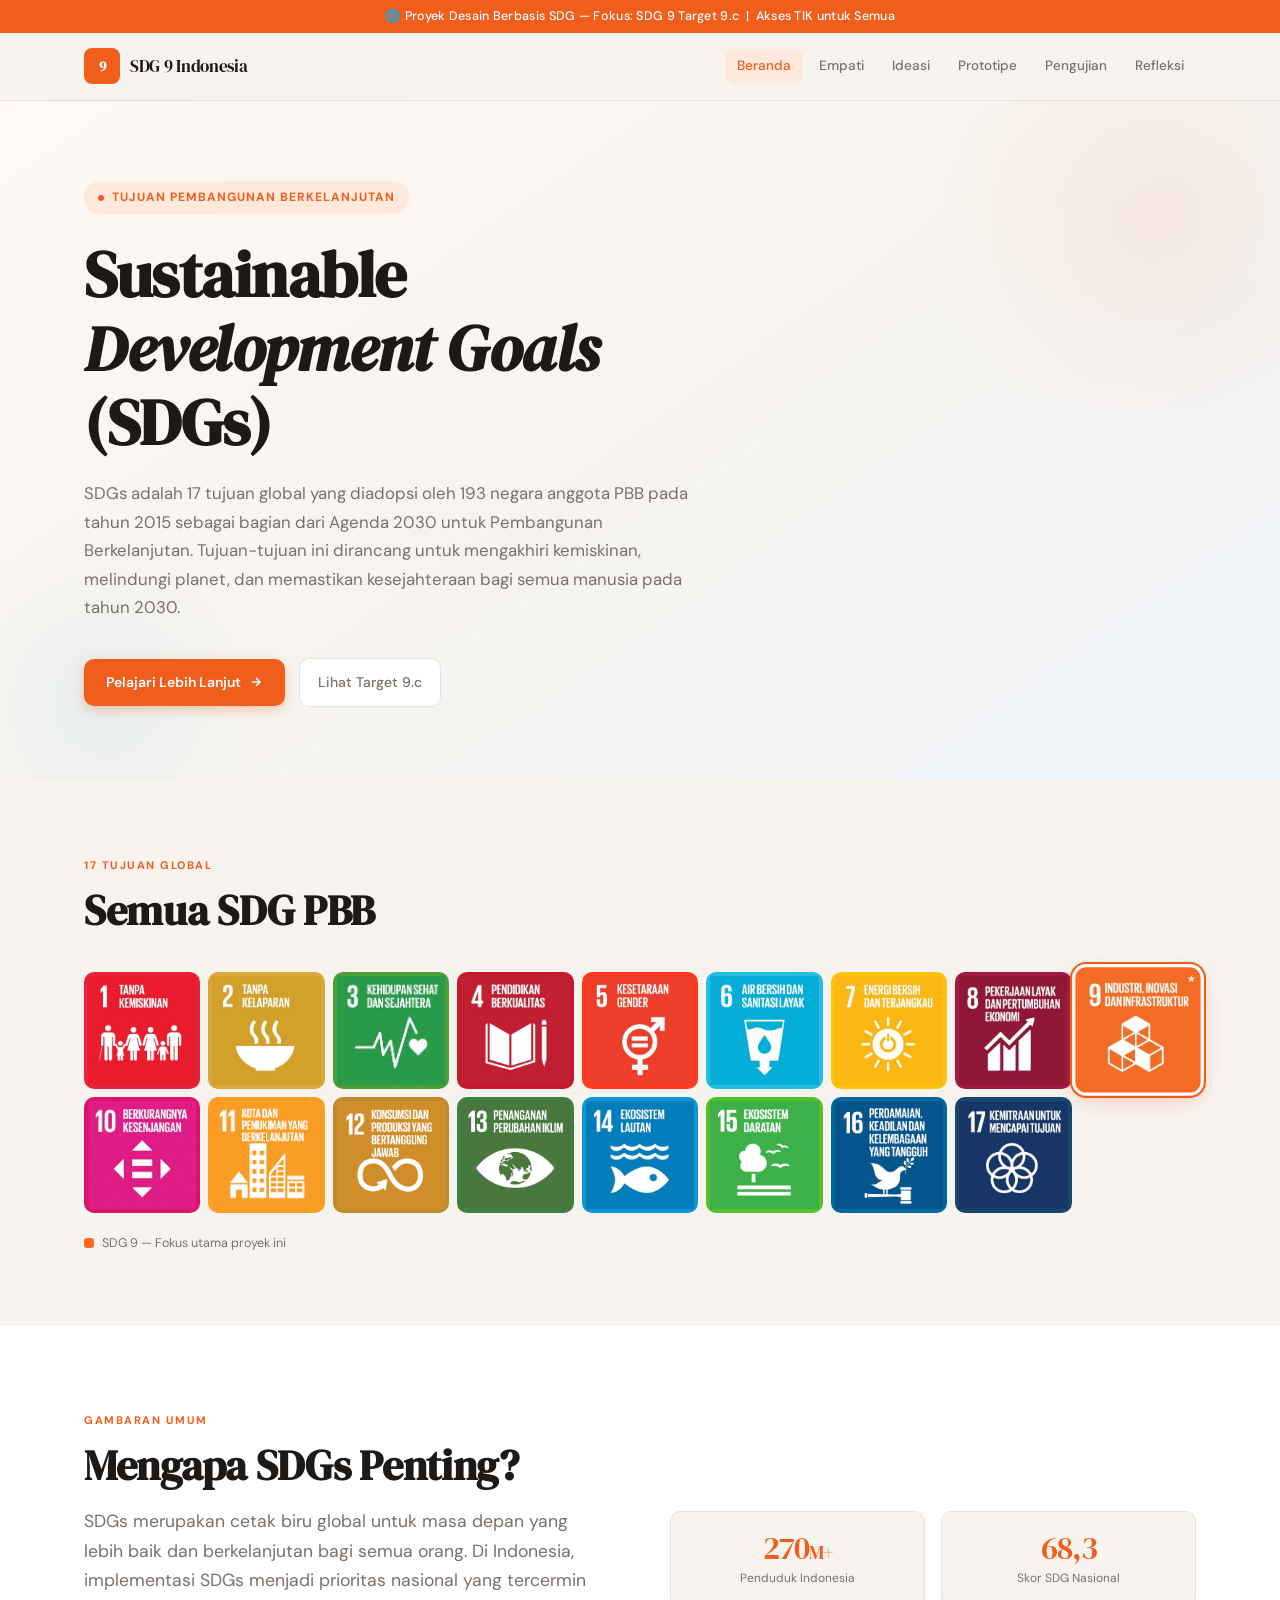
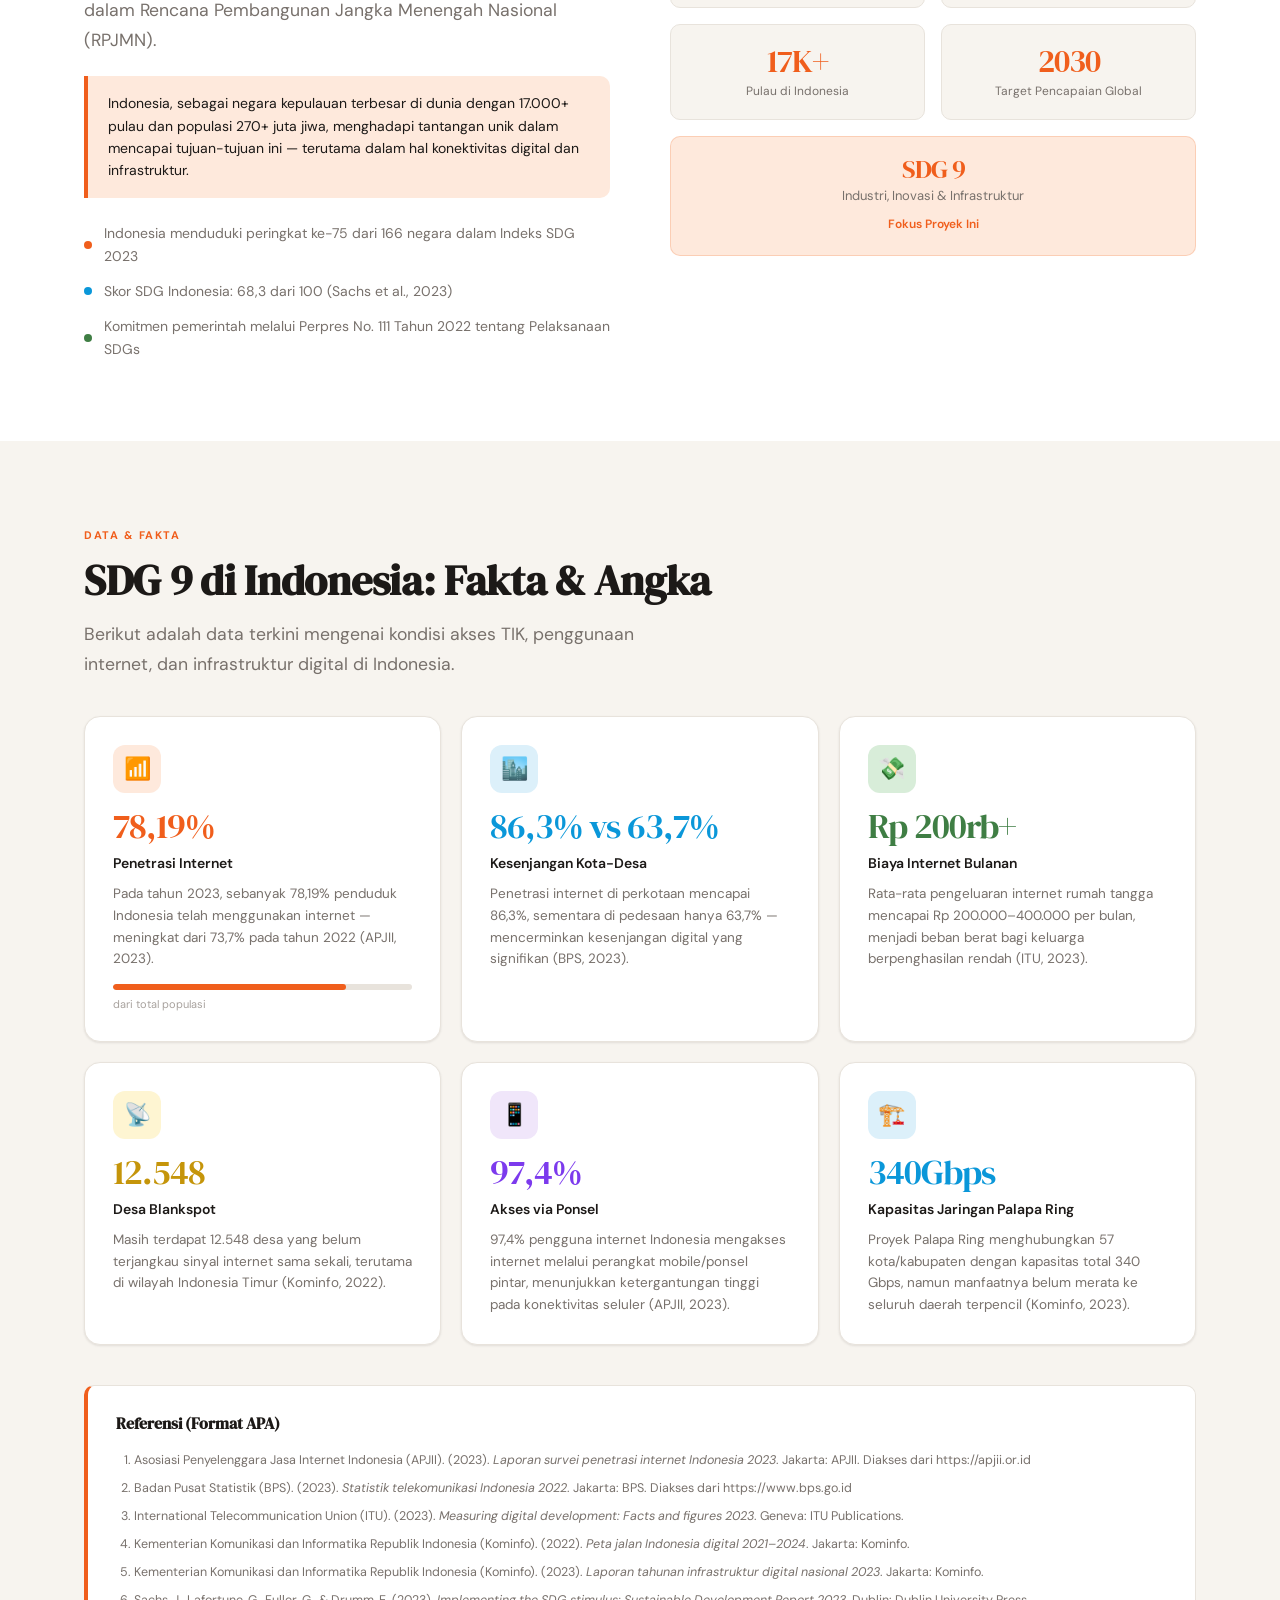
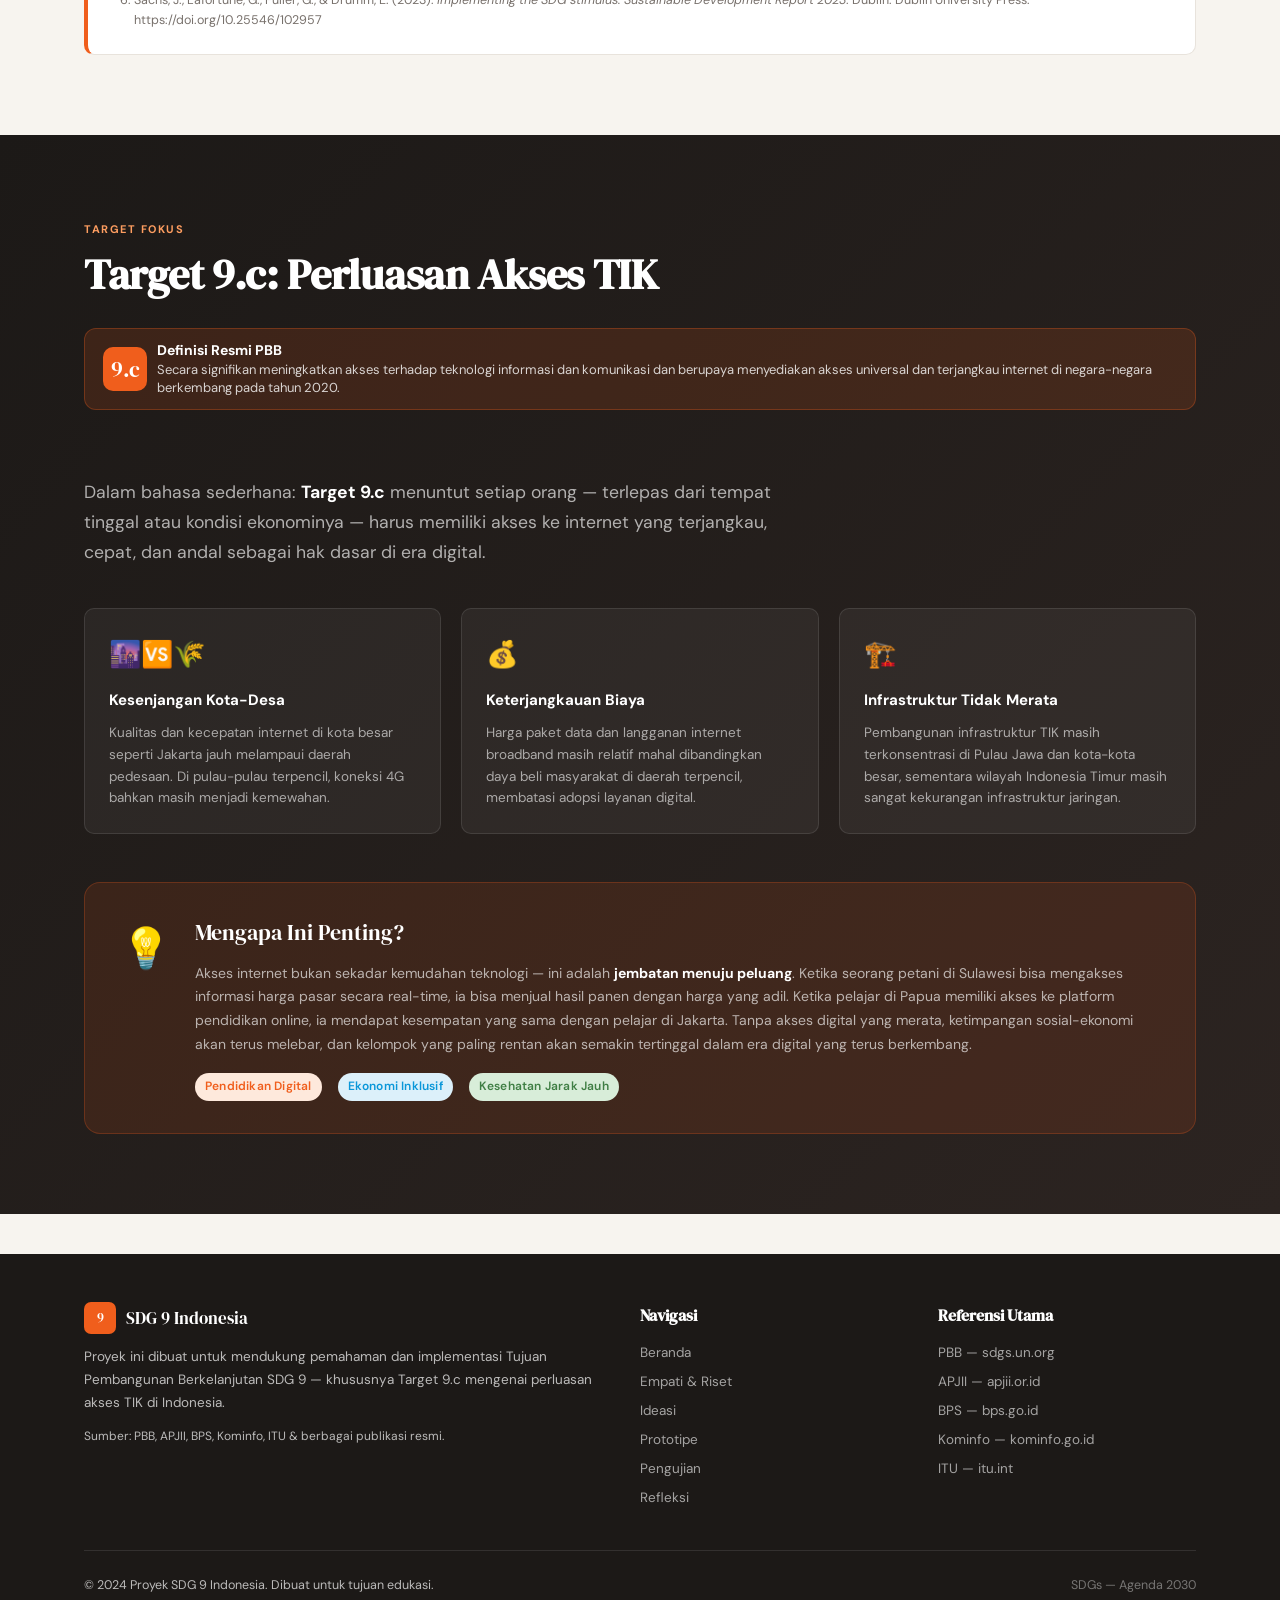
==== commit e35ca0d1: "Add files via upload" ====
--- a/public/index.html
+++ b/public/index.html
@@ -346,11 +346,11 @@
     </a>
     <div class="navbar-nav">
       <a href="index.html" class="active">Beranda</a>
-      <a href="empathy.html">Empati</a>
-      <a href="ideation.html">Ideasi</a>
-      <a href="prototype.html">Prototipe</a>
-      <a href="testing.html">Pengujian</a>
-      <a href="reflection.html">Refleksi</a>
+      <a href="">Empati</a>
+      <a href="">Ideasi</a>
+      <a href="">Prototipe</a>
+      <a href="">Pengujian</a>
+      <a href="">Refleksi</a>
     </div>
     <button class="nav-toggle" onclick="toggleMenu()" aria-label="Menu">
       <span></span><span></span><span></span>
@@ -359,11 +359,11 @@
 </nav>
 <div class="mobile-menu" id="mobileMenu">
   <a href="index.html" class="active">Beranda</a>
-  <a href="empathy.html">Empati & Riset</a>
-  <a href="ideation.html">Ideasi</a>
-  <a href="prototype.html">Prototipe</a>
-  <a href="testing.html">Pengujian</a>
-  <a href="reflection.html">Refleksi</a>
+  <a href="">Empati & Riset</a>
+  <a href="">Ideasi</a>
+  <a href="">Prototipe</a>
+  <a href="">Pengujian</a>
+  <a href="">Refleksi</a>
 </div>
 
 <!-- ==================== HERO ==================== -->
@@ -395,23 +395,23 @@
     <span class="section-label">17 Tujuan Global</span>
     <h2 class="section-title">Semua SDG PBB</h2>
     <div class="sdg-grid">
-      <a class="sdg-cell sdg1" title="Tanpa Kemiskinan"><span class="sdg-num">1</span><span class="sdg-label">Tanpa Kemiskinan</span></a>
-      <a class="sdg-cell sdg2" title="Tanpa Kelaparan"><span class="sdg-num">2</span><span class="sdg-label">Tanpa Kelaparan</span></a>
-      <a class="sdg-cell sdg3" title="Kehidupan Sehat"><span class="sdg-num">3</span><span class="sdg-label">Kehidupan Sehat</span></a>
-      <a class="sdg-cell sdg4" title="Pendidikan Berkualitas"><span class="sdg-num">4</span><span class="sdg-label">Pendidikan Berkualitas</span></a>
-      <a class="sdg-cell sdg5" title="Kesetaraan Gender"><span class="sdg-num">5</span><span class="sdg-label">Kesetaraan Gender</span></a>
-      <a class="sdg-cell sdg6" title="Air Bersih"><span class="sdg-num">6</span><span class="sdg-label">Air Bersih</span></a>
-      <a class="sdg-cell sdg7" title="Energi Bersih"><span class="sdg-num">7</span><span class="sdg-label">Energi Bersih</span></a>
-      <a class="sdg-cell sdg8" title="Pertumbuhan Ekonomi"><span class="sdg-num">8</span><span class="sdg-label">Pertumbuhan Ekonomi</span></a>
-      <a class="sdg-cell sdg9 sdg-active" title="SDG 9 – Fokus Kami" href="#target"><span class="sdg-num">9</span><span class="sdg-label">Industri & Inovasi</span></a>
-      <a class="sdg-cell sdg10" title="Berkurangnya Ketimpangan"><span class="sdg-num">10</span><span class="sdg-label">Kurangi Ketimpangan</span></a>
-      <a class="sdg-cell sdg11" title="Kota Berkelanjutan"><span class="sdg-num">11</span><span class="sdg-label">Kota Berkelanjutan</span></a>
-      <a class="sdg-cell sdg12" title="Konsumsi Bertanggung Jawab"><span class="sdg-num">12</span><span class="sdg-label">Konsumsi Bertanggung Jawab</span></a>
-      <a class="sdg-cell sdg13" title="Penanganan Iklim"><span class="sdg-num">13</span><span class="sdg-label">Penanganan Iklim</span></a>
-      <a class="sdg-cell sdg14" title="Ekosistem Laut"><span class="sdg-num">14</span><span class="sdg-label">Ekosistem Laut</span></a>
-      <a class="sdg-cell sdg15" title="Ekosistem Darat"><span class="sdg-num">15</span><span class="sdg-label">Ekosistem Darat</span></a>
-      <a class="sdg-cell sdg16" title="Perdamaian & Keadilan"><span class="sdg-num">16</span><span class="sdg-label">Perdamaian & Keadilan</span></a>
-      <a class="sdg-cell sdg17" title="Kemitraan Global"><span class="sdg-num">17</span><span class="sdg-label">Kemitraan Global</span></a>
+      <a class="sdg-cell sdg1" title="Tanpa Kemiskinan"><img src="Logo//logo-sdgs-01.jpg"></a>
+      <a class="sdg-cell sdg2" title="Tanpa Kelaparan"><img src="Logo//logo-sdgs-02.jpg"></a>
+      <a class="sdg-cell sdg3" title="Kehidupan Sehat"><img src="Logo//logo-sdgs-03.jpg"></a>
+      <a class="sdg-cell sdg4" title="Pendidikan Berkualitas"><img src="Logo//logo-sdgs-04.jpg"></a>
+      <a class="sdg-cell sdg5" title="Kesetaraan Gender"><img src="Logo//logo-sdgs-05.jpg"></a>
+      <a class="sdg-cell sdg6" title="Air Bersih"><img src="Logo//logo-sdgs-06.jpg"></a>
+      <a class="sdg-cell sdg7" title="Energi Bersih"><img src="Logo//logo-sdgs-07.jpg"></a>
+      <a class="sdg-cell sdg8" title="Pertumbuhan Ekonomi"><img src="Logo//logo-sdgs-08.jpg"></a>
+      <a class="sdg-cell sdg9 sdg-active" title="SDG 9 – Fokus Kami" href="#target"><img src="Logo//logo-sdgs-09.jpg"></a>
+      <a class="sdg-cell sdg10" title="Berkurangnya Ketimpangan"><img src="Logo//logo-sdgs-10.jpg"></a>
+      <a class="sdg-cell sdg11" title="Kota Berkelanjutan"><img src="Logo//logo-sdgs-11.jpg"></a>
+      <a class="sdg-cell sdg12" title="Konsumsi Bertanggung Jawab"><img src="Logo//logo-sdgs-12.jpg"></a>
+      <a class="sdg-cell sdg13" title="Penanganan Iklim"><img src="Logo//logo-sdgs-13.jpg"></a>
+      <a class="sdg-cell sdg14" title="Ekosistem Laut"><img src="Logo//logo-sdgs-14.jpg"></a>
+      <a class="sdg-cell sdg15" title="Ekosistem Darat"><img src="Logo//logo-sdgs-15.jpg"></a>
+      <a class="sdg-cell sdg16" title="Perdamaian & Keadilan"><img src="Logo//logo-sdgs-16.jpg"></a>
+      <a class="sdg-cell sdg17" title="Kemitraan Global"><img src="Logo//logo-sdgs-17.jpg"></a>
     </div>
     <div class="sdg-legend">
       <span class="sdg-legend-dot"></span>
@@ -625,11 +625,11 @@
         <h4>Navigasi</h4>
         <ul>
           <li><a href="index.html">Beranda</a></li>
-          <li><a href="empathy.html">Empati &amp; Riset</a></li>
-          <li><a href="ideation.html">Ideasi</a></li>
-          <li><a href="prototype.html">Prototipe</a></li>
-          <li><a href="testing.html">Pengujian</a></li>
-          <li><a href="reflection.html">Refleksi</a></li>
+          <li><a href="">Empati &amp; Riset</a></li>
+          <li><a href="">Ideasi</a></li>
+          <li><a href="">Prototipe</a></li>
+          <li><a href="">Pengujian</a></li>
+          <li><a href="">Refleksi</a></li>
         </ul>
       </div>
       <div>
